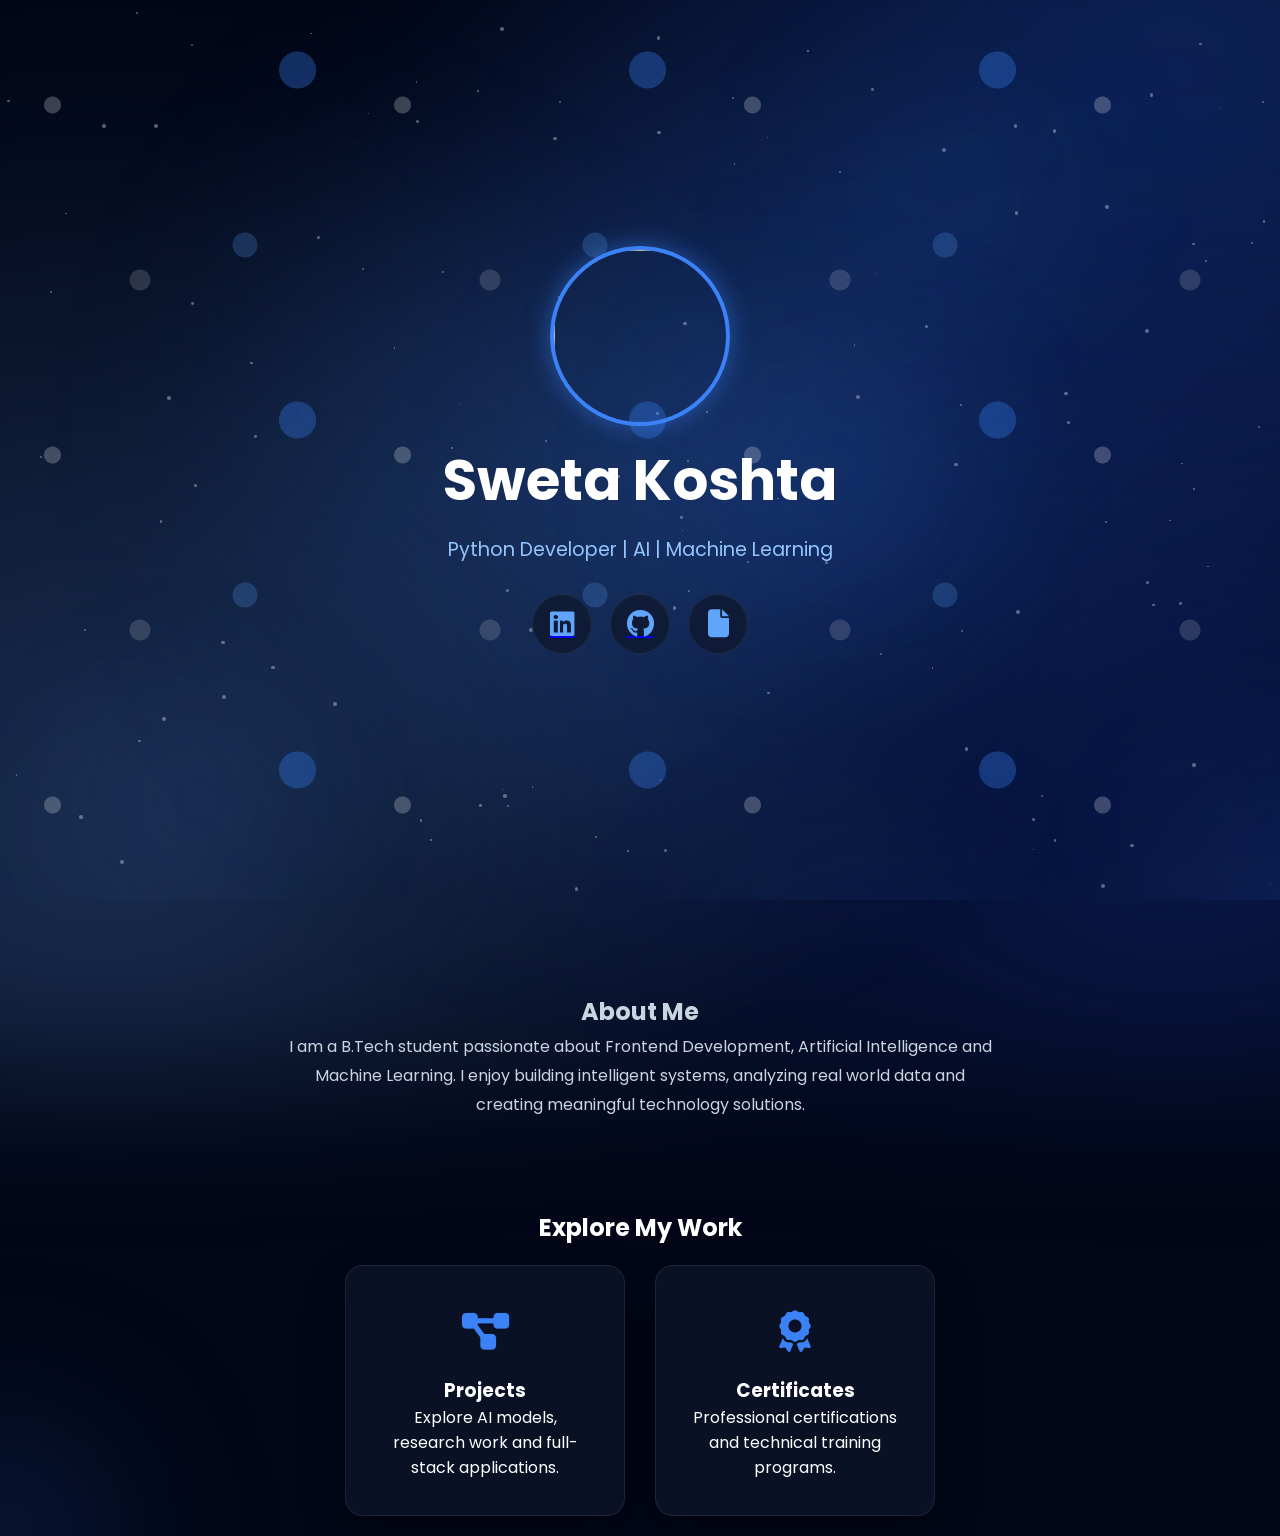
==== index.html @ 5f694908 "Updated resume" ====
<!DOCTYPE html>
<html>
<head>
<title>Sweta Koshta | Portfolio</title>

<link rel="stylesheet" href="style.css">

<link rel="stylesheet"
href="https://cdnjs.cloudflare.com/ajax/libs/font-awesome/6.4.0/css/all.min.css">

</head>

<body>

<div class="background"></div>

<section class="hero">

<img src="images/SK_photo.jpg" class="profile">

<h1>Sweta Koshta</h1>

<p class="subtitle">Python Developer | AI | Machine Learning</p>

<div class="social">

<a href="https://www.linkedin.com/in/sweta-koshta-702a1a356/"><i class="fab fa-linkedin"></i></a>

<a href="https://github.com/Bug-buster7"><i class="fab fa-github"></i></a>

<!-- Resume icon -->

<a href="#" onclick="openResume(); return false;">
<i class="fa fa-file"></i>
</a>

</div>

</section>

<section class="about">

<h2>About Me</h2>

<p>
I am a B.Tech student passionate about Frontend Development,
Artificial Intelligence and Machine Learning. I enjoy building
intelligent systems, analyzing real world data and creating
meaningful technology solutions.
</p>

</section>

<section class="explore">

<h2>Explore My Work</h2>

<div class="cards">

<a href="projects.html" class="card">

<div class="icon">
<i class="fa fa-diagram-project"></i>
</div>

<h3>Projects</h3>

<p>Explore AI models, research work and full-stack applications.</p>

</a>

<a href="certificates.html" class="card">

<div class="icon">
<i class="fa fa-award"></i>
</div>

<h3>Certificates</h3>

<p>Professional certifications and technical training programs.</p>

</a>

</div>

</section>


<!-- Resume Popup -->

<div id="resumePopup" class="popup">

<span class="close" onclick="closeResume()">×</span>

<div class="resume-container">

<!-- Resume viewer -->

<embed id="resumeViewer" type="application/pdf" width="100%" height="500px">

<br>

<a href="sweta_resume.pdf" download class="download-btn">
Download Resume
</a>

</div>

</div>


<script>

function openResume(){
document.getElementById("resumePopup").style.display="flex";
document.getElementById("resumeViewer").src="sweta_resume.pdf";
}

function closeResume(){
document.getElementById("resumePopup").style.display="none";
document.getElementById("resumeViewer").src="";
}

</script>

<div class="background"></div>
<script src="background.js"></script>

</body>
</html>
---- style.css ----
/* =====================================================
   Premium Portfolio CSS
   Replace your current style.css with this file.
   NOTE: This version preserves your class names while
   adding premium animations, glassmorphism and effects.
===================================================== */

@import url('https://fonts.googleapis.com/css2?family=Poppins:wght@300;400;500;600;700;800&display=swap');

:root{
 --bg:#020617;
 --surface:rgba(15,23,42,.72);
 --surface2:#111827;
 --primary:#3b82f6;
 --primary2:#60a5fa;
 --text:#fff;
 --muted:#cbd5e1;
 --radius:18px;
 --shadow:0 20px 40px rgba(0,0,0,.35);
}

*{margin:0;padding:0;box-sizing:border-box}
html{scroll-behavior:smooth}
body{
 font-family:Poppins,sans-serif;
 color:var(--text);
 background:var(--bg);
 text-align:center;
 overflow-x:hidden;
 position:relative;
}

/* Animated Aurora */
body::before,
body::after{
 content:"";
 position:fixed;
 inset:-20%;
 z-index:-3;
 filter:blur(80px);
 animation:aurora 18s ease-in-out infinite alternate;
}
body::before{
 background:
 radial-gradient(circle,#3b82f655 0%,transparent 45%),
 radial-gradient(circle at 80% 20%,#2563eb55 0%,transparent 40%);
}
body::after{
 background:
 radial-gradient(circle at 20% 80%,#60a5fa44 0%,transparent 45%),
 radial-gradient(circle at 80% 80%,#1d4ed844 0%,transparent 40%);
 animation-duration:24s;
}
@keyframes aurora{
 from{transform:translate(-5%,-3%) rotate(0deg)}
 to{transform:translate(6%,4%) rotate(12deg)}
}

/* Bubble layer (requires <div class="background"></div>) */
.background{
 position:fixed;
 inset:0;
 overflow:hidden;
 z-index:-2;
}
.background::before,
.background::after{
 content:"";
 position:absolute;
 inset:0;
 background:
 radial-gradient(circle at 15% 30%,rgba(255,255,255,.08) 0 8px,transparent 9px),
 radial-gradient(circle at 70% 70%,rgba(96,165,250,.08) 0 12px,transparent 13px),
 radial-gradient(circle at 85% 20%,rgba(59,130,246,.12) 0 18px,transparent 19px),
 radial-gradient(circle at 40% 80%,rgba(255,255,255,.05) 0 10px,transparent 11px);
 background-size:350px 350px;
 animation:floatBubbles 28s linear infinite;
}
.background::after{
 opacity:.6;
 animation-duration:42s;
 animation-direction:reverse;
}
@keyframes floatBubbles{
 from{transform:translateY(80px)}
 to{transform:translateY(-80px)}
}

/* Glow highlight */
.background span{
 position:absolute;
 width:280px;height:280px;
 border-radius:50%;
 background:radial-gradient(circle,rgba(59,130,246,.22),transparent 70%);
 filter:blur(12px);
 animation:glowMove 16s ease-in-out infinite alternate;
}
@keyframes glowMove{
 from{transform:translate(0,0)}
 to{transform:translate(120px,-80px)}
}

.hero{
 min-height:100vh;
 display:flex;
 flex-direction:column;
 justify-content:center;
 align-items:center;
 gap:12px;
 padding:30px;
}

.profile{
 width:180px;height:180px;
 border-radius:50%;
 object-fit:cover;
 border:4px solid var(--primary);
 box-shadow:0 0 25px rgba(59,130,246,.5);
 transition:.4s;
}
.profile:hover{
 transform:scale(1.05) rotate(2deg);
 box-shadow:0 0 45px rgba(59,130,246,.8);
}

h1{font-size:3.5rem}
.subtitle{font-size:1.2rem;color:#93c5fd}

.social{display:flex;gap:18px;margin-top:18px}
.social i{
 width:60px;height:60px;
 display:flex;justify-content:center;align-items:center;
 border-radius:50%;
 background:var(--surface);
 backdrop-filter:blur(12px);
 color:var(--primary2);
 font-size:28px;
 transition:.35s;
 border:1px solid rgba(255,255,255,.08);
}
.social i:hover{
 transform:translateY(-8px) scale(1.08);
 background:var(--primary);
 color:#fff;
 box-shadow:0 12px 30px rgba(59,130,246,.5);
}

.about{
 max-width:760px;
 margin:90px auto;
 line-height:1.8;
 color:var(--muted);
 padding:0 20px;
}

.cards{
 display:flex;
 justify-content:center;
 gap:30px;
 flex-wrap:wrap;
 padding:20px;
}
.card{
 width:280px;
 padding:35px;
 text-decoration:none;
 color:#fff;
 background:var(--surface);
 backdrop-filter:blur(14px);
 border:1px solid rgba(255,255,255,.08);
 border-radius:var(--radius);
 transition:.35s;
 box-shadow:var(--shadow);
}
.card:hover{
 transform:translateY(-12px);
 border-color:var(--primary);
 box-shadow:0 25px 50px rgba(59,130,246,.2);
}
.icon{font-size:42px;color:var(--primary);margin-bottom:12px}

.grid{
 display:flex;
 flex-wrap:wrap;
 justify-content:center;
 gap:28px;
 padding:40px;
}
.box{
 width:300px;
 background:var(--surface);
 backdrop-filter:blur(12px);
 border-radius:16px;
 padding:20px;
 border:1px solid rgba(255,255,255,.08);
 transition:.35s;
}
.box:hover{
 transform:translateY(-8px);
 box-shadow:0 20px 40px rgba(0,0,0,.35);
}
.box h3{font-size:16px;min-height:50px}
.box img{
 width:100%;
 height:180px;
 object-fit:cover;
 border-radius:12px;
 transition:.4s;
}
.box:hover img{transform:scale(1.05)}

.page-title{
 margin-top:40px;
 font-size:2.2rem;
}
.coming{
 margin:40px;
 color:#93c5fd;
}

.popup{
 position:fixed;
 inset:0;
 display:flex;
 justify-content:center;
 align-items:center;
 background:rgba(0,0,0,.85);
 opacity:0;
 visibility:hidden;
 transition:.35s;
 z-index:1000;
}
.popup.show{
 opacity:1;
 visibility:visible;
}
.popup img{
 max-width:90%;
 max-height:90%;
 border-radius:12px;
 border:5px solid #fff;
}
.close{
 position:absolute;
 top:30px;
 right:40px;
 font-size:42px;
 cursor:pointer;
 transition:.3s;
}
.close:hover{
 color:var(--primary2);
 transform:rotate(90deg);
}

.resume-container{
 background:#08111f;
 border-radius:16px;
 padding:25px;
 box-shadow:var(--shadow);
}
.resume-container embed{
 width:900px;
 max-width:100%;
 height:560px;
 border:none;
 border-radius:12px;
}
.download-btn{
 display:inline-block;
 margin-top:15px;
 padding:14px 30px;
 background:linear-gradient(135deg,#2563eb,#60a5fa);
 color:#fff;
 text-decoration:none;
 border-radius:10px;
 transition:.3s;
 font-weight:600;
}
.download-btn:hover{
 transform:translateY(-3px);
 box-shadow:0 10px 25px rgba(59,130,246,.5);
}

::-webkit-scrollbar{width:8px}
::-webkit-scrollbar-track{background:#020617}
::-webkit-scrollbar-thumb{
 background:#3b82f6;
 border-radius:20px;
}

@media (max-width:768px){
 h1{font-size:2.4rem}
 .profile{width:140px;height:140px}
 .cards{flex-direction:column;align-items:center}
 .card,.box{width:90%}
 .resume-container embed{height:420px}
}

.shooting-star{

position:absolute;

height:2px;

background:linear-gradient(
90deg,
white,
rgba(255,255,255,.9),
rgba(96,165,250,.5),
transparent
);

border-radius:999px;

box-shadow:
0 0 8px white,
0 0 15px #60a5fa,
0 0 25px #3b82f6;

transform:rotate(var(--angle));

animation:shoot linear forwards;

}

@keyframes shoot{

0%{
transform:
translate(0,0)
rotate(var(--angle));
opacity:0;
}

10%{
opacity:1;
}

100%{
transform:
translate(-900px,900px)
rotate(var(--angle));
opacity:0;
}

}
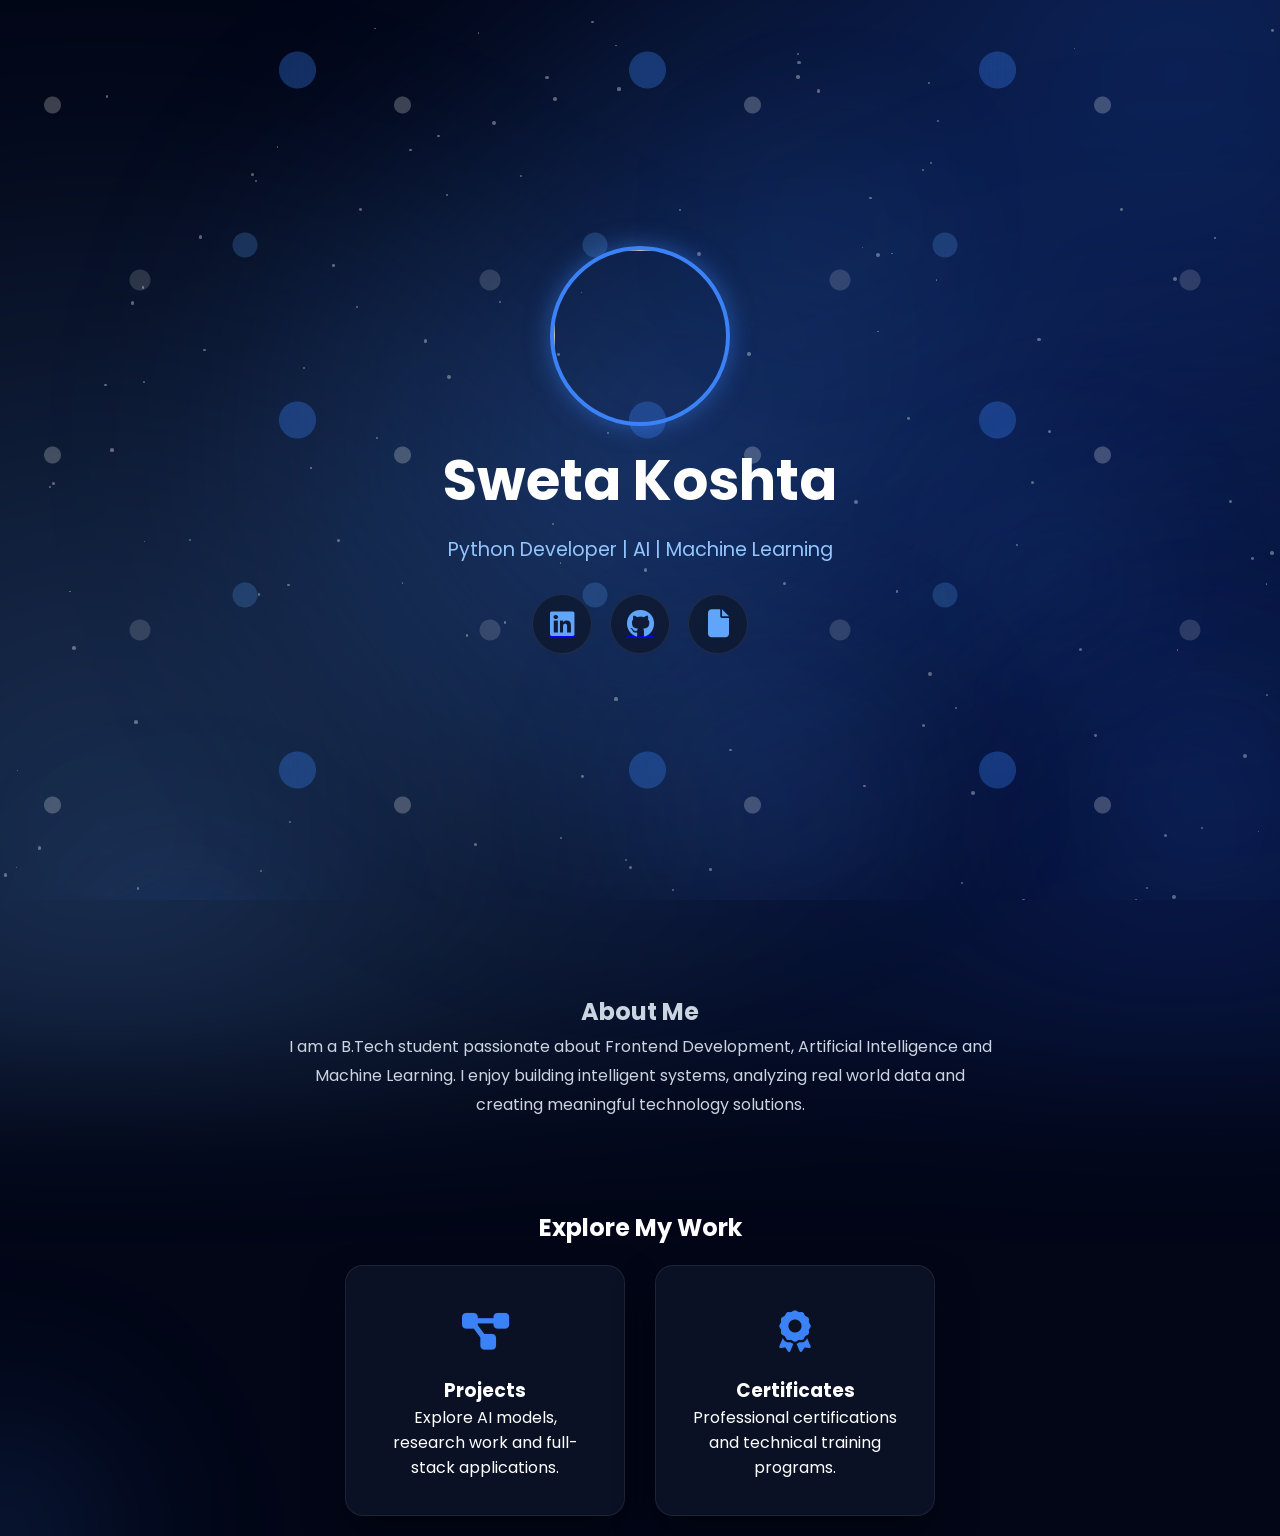
==== commit 94b6cfe7: "Updated link" ====
--- a/index.html
+++ b/index.html
@@ -26,7 +26,7 @@
 
 <a href="https://www.linkedin.com/in/sweta-koshta-702a1a356/"><i class="fab fa-linkedin"></i></a>
 
-<a href="https://github.com/Bug-buster7"><i class="fab fa-github"></i></a>
+<a href="https://github.com/SwetaKoshta-7"><i class="fab fa-github"></i></a>
 
 <!-- Resume icon -->
 
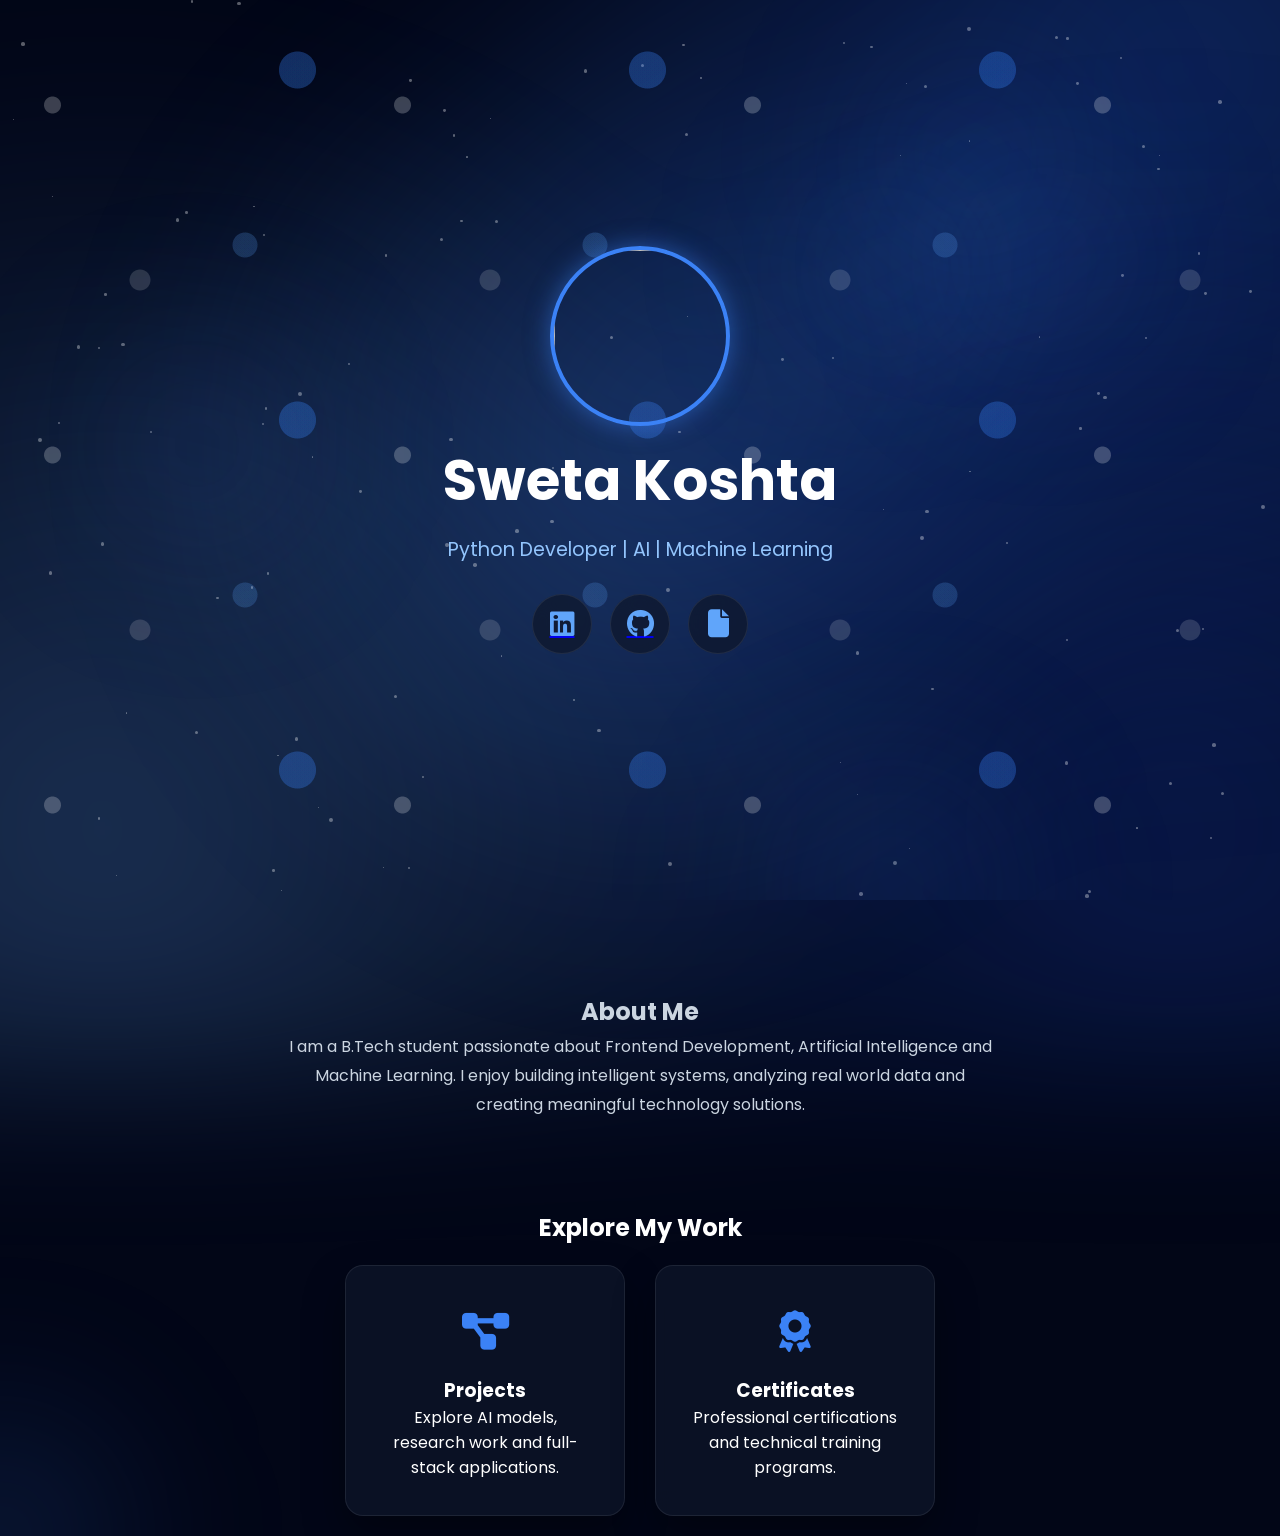
==== commit 5b8acc3b: "Updates" ====
--- a/index.html
+++ b/index.html
@@ -112,13 +112,23 @@
 <script>
 
 function openResume(){
-document.getElementById("resumePopup").style.display="flex";
-document.getElementById("resumeViewer").src="sweta_resume.pdf";
+
+    const popup = document.getElementById("resumePopup");
+
+    popup.classList.add("show");
+
+    document.getElementById("resumeViewer").src = "sweta_resume.pdf";
+
 }
 
 function closeResume(){
-document.getElementById("resumePopup").style.display="none";
-document.getElementById("resumeViewer").src="";
+
+    const popup = document.getElementById("resumePopup");
+
+    popup.classList.remove("show");
+
+    document.getElementById("resumeViewer").src = "";
+
 }
 
 </script>
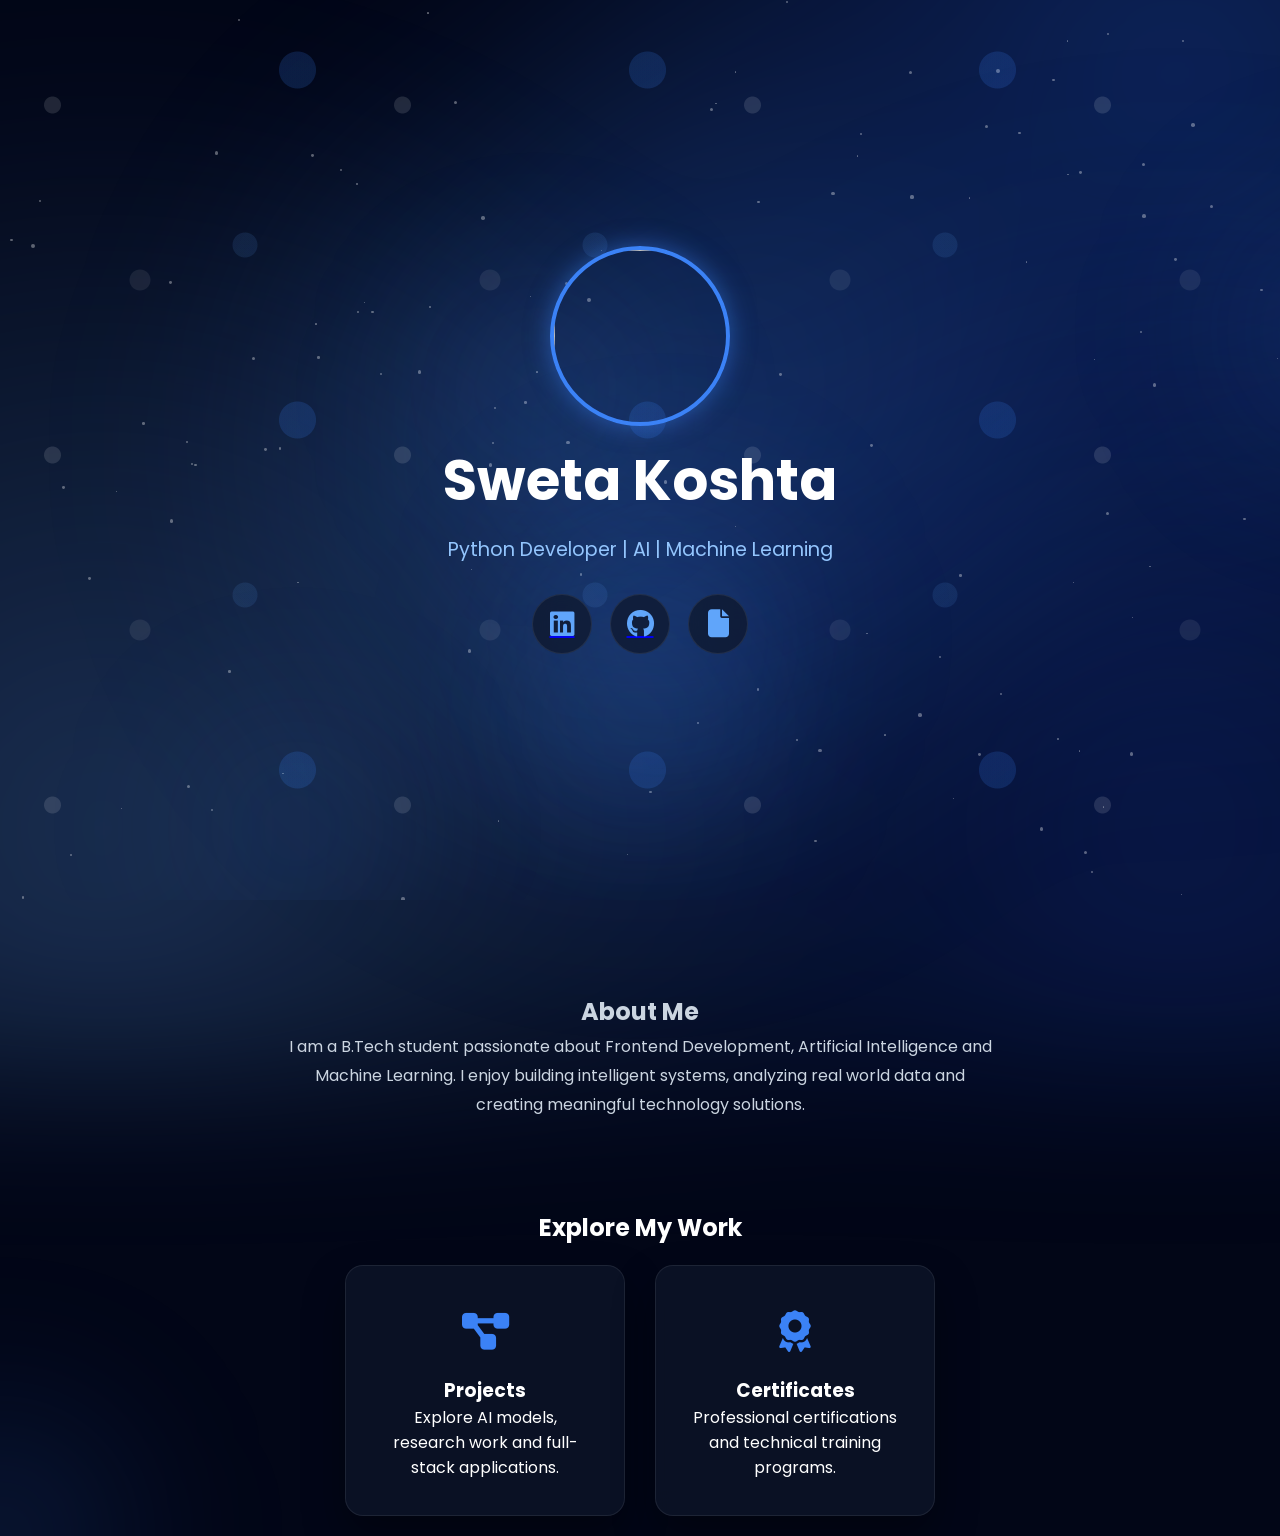
==== commit 72cce179: "Modified code" ====
--- a/index.html
+++ b/index.html
@@ -133,7 +133,7 @@
 
 </script>
 
-<div class="background"></div>
+
 <script src="background.js"></script>
 
 </body>
--- a/style.css
+++ b/style.css
@@ -344,4 +344,5 @@
 opacity:0;
 }
 
+
 }
